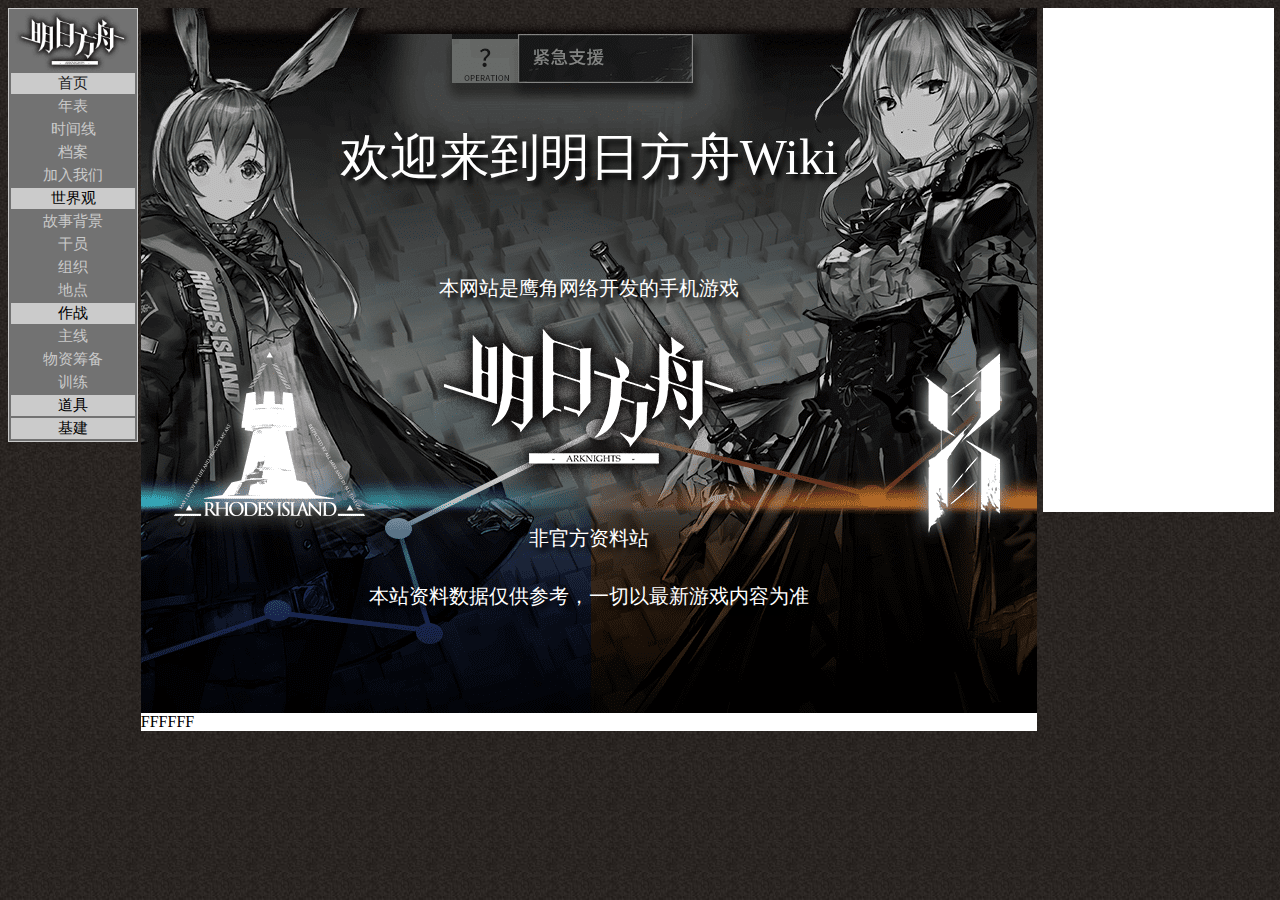
==== zh-hans/index.html @ 9b497f71 "upload zh-Hans index" ====
<!doctype html>
<html>
<head>
<meta charset="utf-8">
<meta property="og:description" content="明日方舟Wiki" />
<meta property="og:description" content="明日方舟维基" />
<meta property="og:description" content="明日方舟百科" />
<meta property="og:description" content="明日方舟攻略站" />
<meta property="og:description" content="Arknights攻略站" />
<link href="../css/zh-hans.min.css" rel="stylesheet" type="text/css" />
<script src="../js/zh-hans.min.js" type="text/javascript"></script>
<script>
</script>
<title>首页-明日方舟Wiki</title>
</head>

<body>
	<div class="navbar">
		<img class="logo" src="../assets/images/logo-game.png">
		<ul>
			<li><a href="index.html">首页</a></li>
			<li class="list"><a ref="年表.html">年表</a></li>
			<li class="list"><a ref="时间线.html">时间线</a></li>
			<li class="list"><a ref="档案.html">档案</a></li>
			<li class="list"><a ref="加入我们.html">加入我们</a></li>
			<li>世界观</li>
			<li class="list"><a ref="故事背景.html">故事背景</a></li>
			<li class="list"><a ref="干员.html">干员</a></li>
			<li class="list"><a ref="组织.html">组织</a></li>
			<li class="list"><a ref="地点.html">地点</a></li>
			<li>作战</li>
			<li class="list"><a ref="主线.html">主线</a></li>
			<li class="list"><a ref="物资筹备.html">物资筹备</a></li>
			<li class="list"><a ref="训练.html">训练</a></li>
			<li><a ref="道具.html">道具</a></li>
			<li><a ref="基建.html">基建</a></li>
		</ul>
	</div>
	<div class="index">
	  <div class="welcome"><br><br>
			欢迎来到明日方舟Wiki<br><br>
			<span>本网站是鹰角网络开发的手机游戏<br><img src="../assets/images/logo-game.png"><br>非官方资料站</span><br>
			<span>本站资料数据仅供参考，一切以最新游戏内容为准</span>
		</div>
		<div class="index-middle">FFFFFF</div>
	</div>
	<div class="index-right">
		<iframe id="weibo" style="width:100%; height:500px;" frameborder="0" scrolling="no" src="http://v.t.sina.com.cn/widget/widget_blog.php?uid=6279793937"></iframe>
	</div>
</body>
</html>
---- css/zh-hans.min.css ----
@charset "utf-8";
body {
	background-image: url(../assets/images/background.jpg);
}
.navbar {
	background-color: #727272;
	position: fixed;
	width: 10%;
	border-style: solid;
	border-color: #CBCBCB;
	border-width: 1px;
}
img.logo {
	vertical-align: middle;
	width: 100%;
}
ul {
	list-style-type: none;
	margin:0; 
	margin-left:auto; 
	margin-right:auto; 
	padding:0; 
	width: 97%;
}
li {
	text-align:center;
	width: 100%;
	background-color: #CBCBCB;
	float: left;
	margin-bottom: 2px;
	padding-top: 1px;
	padding-bottom: 1px;
	font-family: "Microsoft YaHei";
	font-size: 15px;
}
li>a:link {
	text-decoration:none;
	color: #1D1D1D;
}
li>a:visited {
	text-decoration:none;
	color: #1D1D1D;
}
li>a:hover {
	text-decoration:none;
	color: #FFFFFF;
}
li>a:active {
	text-decoration:none;
	color: #1D1D1D;
}
li.list {
	background-color: #727272;
	color: #CACACA;
	font-family: "Microsoft YaHei";
	font-size: 15px;
}
li.list>a:link {
	text-decoration:none;
	color: #CACACA;
}
li.list>a:visited {
	text-decoration:none;
	color: #CACACA;
}
li.list>a:hover {
	text-decoration:none;
	color: #FFFFFF;
}
li.list>a:active {
	text-decoration:none;
	color: #CACACA;
}
.welcome {
	background-image: url(../assets/images/banner.png);
	background-repeat:no-repeat;
	background-position:center;
	height: 705px;
	color: #FFFFFF;
	font-family: "Microsoft YaHei";
	font-size: 50px;
	text-align: center;
	text-shadow: 5px 5px 5px #000000;
}
span {
	font-size: 20px;
}
.index {
	position: absolute;
	left:11%;
	width: 70%;
}
.index-middle {
	background-color: #FFFFFF;
}
.index-right {
	background-color: #FFFFFF;
	position: absolute;
	left:81.5%;
	width:18%
}
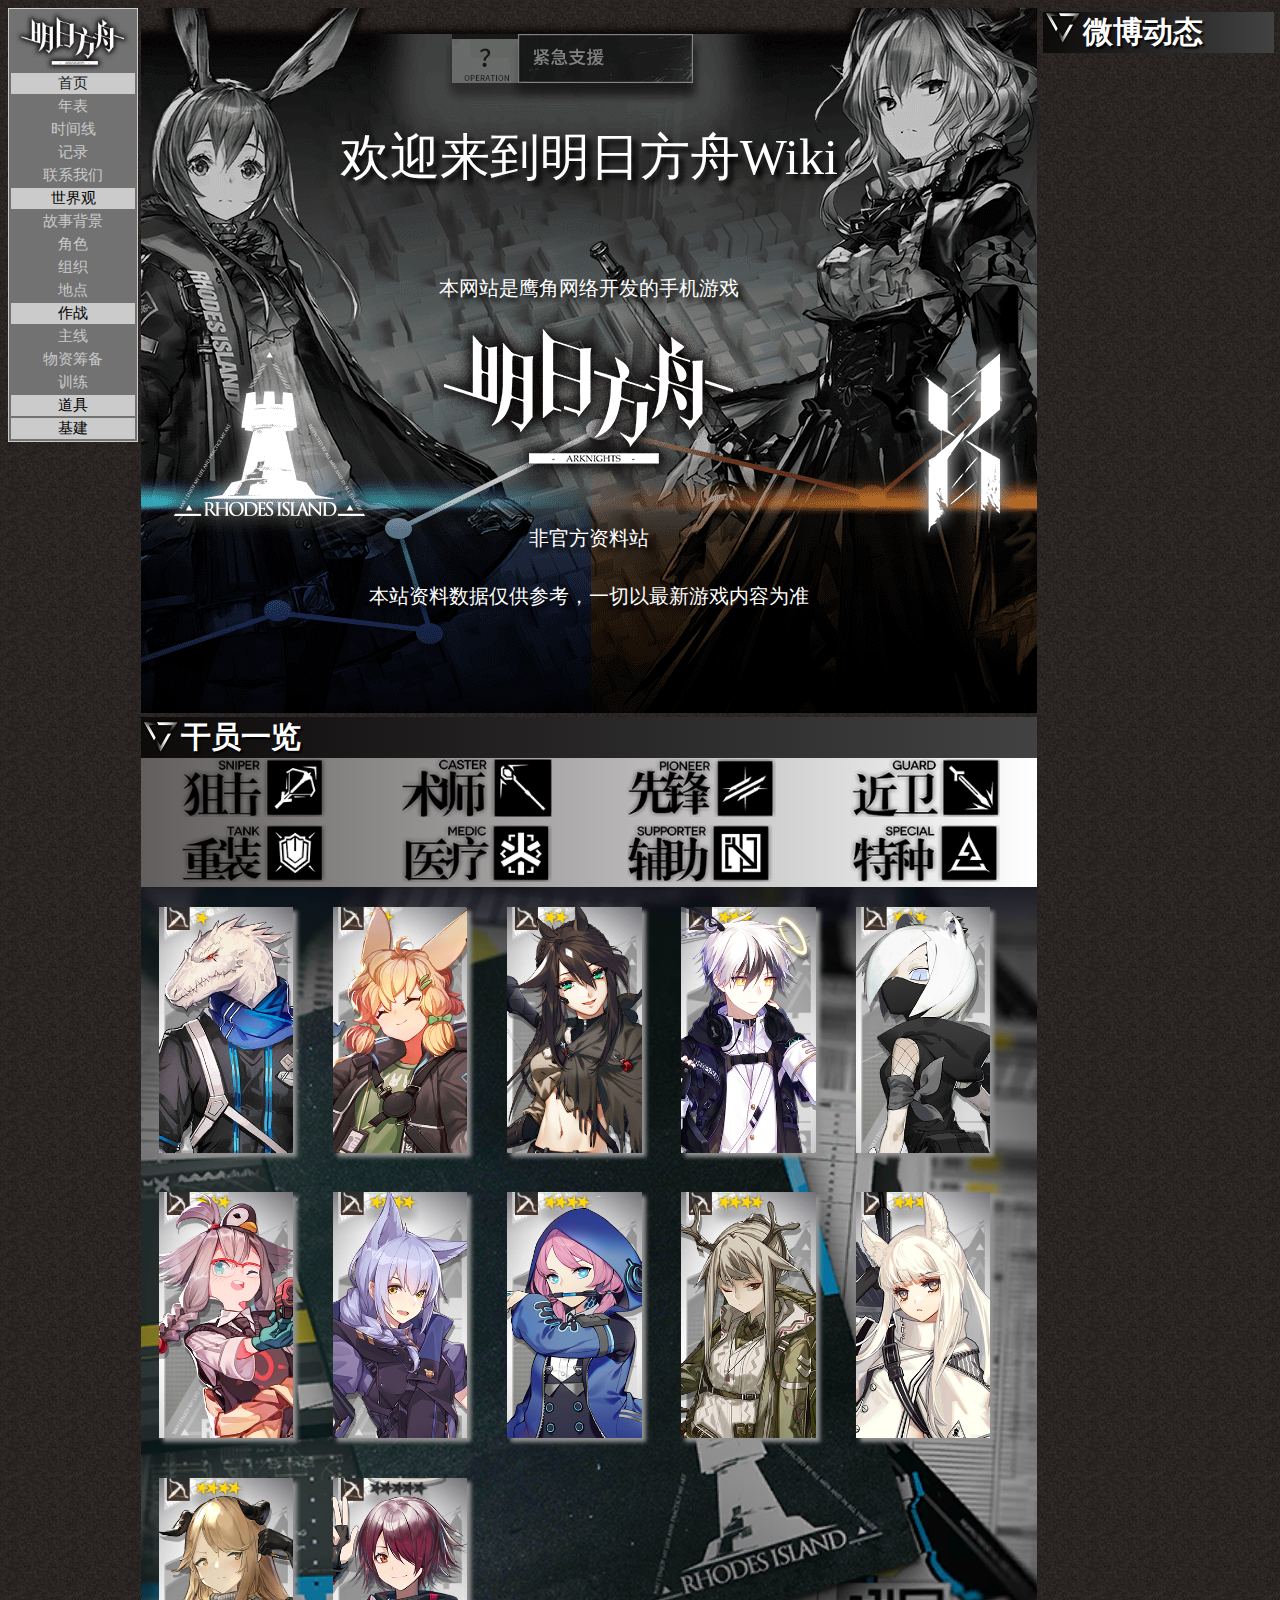
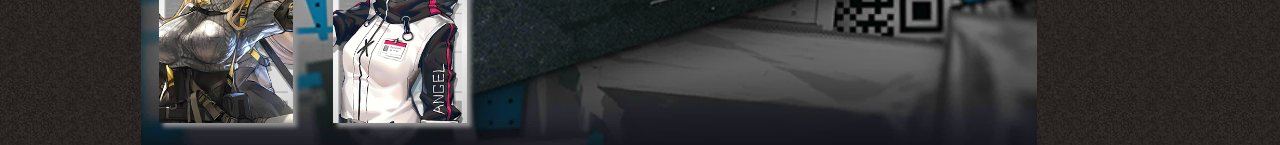
==== commit 88b6ebf3: "update zh-hans index" ====
--- a/zh-hans/index.html
+++ b/zh-hans/index.html
@@ -8,8 +8,27 @@
 <meta property="og:description" content="明日方舟攻略站" />
 <meta property="og:description" content="Arknights攻略站" />
 <link href="../css/zh-hans.min.css" rel="stylesheet" type="text/css" />
-<script src="../js/zh-hans.min.js" type="text/javascript"></script>
+<style type="text/css">
+</style>
+<script src="../js/zh-hans.min.js"></script>
+<script src="../js/jquery-1.4.2.min.js"></script>
 <script>
+window.onload=function(){
+var ocontent=document.getElementById("content");
+var oli=ocontent.getElementsByTagName("li");
+var odiv=ocontent.getElementsByTagName("div");
+ 
+for(var i=0;i<oli.length;i++){
+oli[i].index=i;
+oli[i].onclick=function(){
+for(var n=0;n<oli.length;n++){
+odiv[n].className="hide";
+}
+odiv[this.index].className="";
+ 
+}
+}
+}
 </script>
 <title>首页-明日方舟Wiki</title>
 </head>
@@ -19,32 +38,84 @@
 		<img class="logo" src="../assets/images/logo-game.png">
 		<ul>
 			<li><a href="index.html">首页</a></li>
-			<li class="list"><a ref="年表.html">年表</a></li>
-			<li class="list"><a ref="时间线.html">时间线</a></li>
-			<li class="list"><a ref="档案.html">档案</a></li>
-			<li class="list"><a ref="加入我们.html">加入我们</a></li>
+			<li class="list"><a ref="chronology.html">年表</a></li>
+			<li class="list"><a ref="timeline.html">时间线</a></li>
+			<li class="list"><a ref="record.html">记录</a></li>
+			<li class="list"><a ref="connectus.html">联系我们</a></li>
 			<li>世界观</li>
-			<li class="list"><a ref="故事背景.html">故事背景</a></li>
-			<li class="list"><a ref="干员.html">干员</a></li>
-			<li class="list"><a ref="组织.html">组织</a></li>
-			<li class="list"><a ref="地点.html">地点</a></li>
+			<li class="list"><a ref="story.html">故事背景</a></li>
+			<li class="list"><a ref="characters.html">角色</a></li>
+			<li class="list"><a ref="organizations.html">组织</a></li>
+			<li class="list"><a ref="places.html">地点</a></li>
 			<li>作战</li>
-			<li class="list"><a ref="主线.html">主线</a></li>
-			<li class="list"><a ref="物资筹备.html">物资筹备</a></li>
-			<li class="list"><a ref="训练.html">训练</a></li>
-			<li><a ref="道具.html">道具</a></li>
-			<li><a ref="基建.html">基建</a></li>
+			<li class="list"><a ref="mainstory.html">主线</a></li>
+			<li class="list"><a ref="weekly.html">物资筹备</a></li>
+			<li class="list"><a ref="training.html">训练</a></li>
+			<li><a ref="items.html">道具</a></li>
+			<li><a ref="buildings.html">基建</a></li>
 		</ul>
 	</div>
 	<div class="index">
-	  <div class="welcome"><br><br>
+	   <div class="welcome"><br><br>
 			欢迎来到明日方舟Wiki<br><br>
 			<span>本网站是鹰角网络开发的手机游戏<br><img src="../assets/images/logo-game.png"><br>非官方资料站</span><br>
 			<span>本站资料数据仅供参考，一切以最新游戏内容为准</span>
 		</div>
-		<div class="index-middle">FFFFFF</div>
+		<div class="index-middle">
+			<img class="heading-left" src="../assets/images/heading-left.png">
+			<h1 class="index-heading">干员一览</h1>
+			<div id="content">
+				<ul class="class-box">
+					<li class="class"><img class="class" src="../assets/images/sniper.png"></li>
+					<li class="class"><img class="class" src="../assets/images/caster.png"></li>
+					<li class="class"><img class="class" src="../assets/images/pioneer.png"></li>
+					<li class="class"><img class="class" src="../assets/images/guard.png"></li>
+					<li class="class"><img class="class" src="../assets/images/tank.png"></li>
+					<li class="class"><img class="class" src="../assets/images/medic.png"></li>
+					<li class="class"><img class="class" src="../assets/images/supporter.png"></li>
+					<li class="class"><img class="class" src="../assets/images/special.png"></li>
+				</ul>
+				<div class="">
+					<a href="/"><img class="sniper-1" tittle="巡林者" src="../assets/images/portrait/char_503_rang_1-portrait.png"/></a>
+					<a href="/"><img class="sniper-2" src="../assets/images/portrait/char_124_kroos_1-portrait.png" /></a>
+					<a href="/"><img class="sniper-2" src="../assets/images/portrait/char_126_shotst_1-portrait.png" /></a>
+					<a href="/"><img class="sniper-3" src="../assets/images/portrait/char_211_adnach_1-portrait.png" /></a>
+					<a href="/"><img class="sniper-3" src="../assets/images/portrait/char_118_yuki_1-portrait.png" /></a>
+					<a href="/"><img class="sniper-3" src="../assets/images/portrait/char_133_mm_1-portrait.png" /></a>
+					<a href="/"><img class="sniper-4" src="../assets/images/portrait/char_145_prove_1-portrait.png" /></a>
+					<a href="/"><img class="sniper-4" src="../assets/images/portrait/char_129_bluep_1-portrait.png" /></a>
+					<a href="/"><img class="sniper-4" src="../assets/images/portrait/char_158_milu_1-portrait.png" /></a>
+					<a href="/"><img class="sniper-4" src="../assets/images/portrait/char_204_platnm_1-portrait.png" /></a>
+					<a href="/"><img class="sniper-4" src="../assets/images/portrait/char_219_meteo_1-portrait.png" /></a>
+					<a href="/"><img class="sniper-5" src="../assets/images/portrait/char_103_angel_1-portrait.png" /></a>
+				</div>
+				<div class="hide">
+					badworld
+				</div>
+				<div class="hide">
+					hello world2
+				</div>
+				<div class="hide">
+					hello world3
+				</div>
+				<div class="hide">
+					hello world4
+				</div>
+				<div class="hide">
+					hello world5
+				</div>
+				<div class="hide">
+					hello world6
+				</div>
+				<div class="hide">
+					hello world7
+				</div>
+			</div>
+		</div>
 	</div>
 	<div class="index-right">
+		<img class="heading-left" src="../assets/images/heading-left.png">
+		<h1 class="index-heading">微博动态</h1>
 		<iframe id="weibo" style="width:100%; height:500px;" frameborder="0" scrolling="no" src="http://v.t.sina.com.cn/widget/widget_blog.php?uid=6279793937"></iframe>
 	</div>
 </body>
--- a/css/zh-hans.min.css
+++ b/css/zh-hans.min.css
@@ -74,7 +74,8 @@
 .welcome {
 	background-image: url(../assets/images/banner.png);
 	background-repeat:no-repeat;
-	background-position:center;
+	background-position:top;
+	background-size: cover;
 	height: 705px;
 	color: #FFFFFF;
 	font-family: "Microsoft YaHei";
@@ -94,8 +95,105 @@
 	background-color: #FFFFFF;
 }
 .index-right {
-	background-color: #FFFFFF;
+	background-color: rgba(0,0,0,0);
 	position: absolute;
 	left:81.5%;
 	width:18%
+}
+.heading-left {
+	position: absolute;
+	width: 40px;
+}
+.index-heading {
+	margin: 4px 0 0 0;
+	padding-left: 40px;
+	background: -webkit-linear-gradient(left, #0D0A0A , #424242); 
+	background: -o-linear-gradient(right, #0D0A0A , #424242);
+	background: -moz-linear-gradient(right, #0D0A0A , #424242);
+	background: linear-gradient(to right, #0D0A0A , #424242);
+	color: #FFFFFF;
+	font-family: "Microsoft YaHei";
+	font-size: 30px;
+	text-shadow: 2px 2px 2px #000000;
+}
+.class-box {
+	background: -webkit-linear-gradient(left, #625E5E, #FFFFFF); 
+	background: -o-linear-gradient(right, #625E5E, #FFFFFF);
+	background: -moz-linear-gradient(right, #625E5E, #FFFFFF);
+	background: linear-gradient(to right, #625E5E, #FFFFFF);
+	height: 129px;
+	width: 100%;
+}
+#content ul li {
+	cursor:pointer;
+}
+.hide {
+	display:none;
+}
+li.class {
+	width: 25%;
+	background: rgba(0,0,0,0);
+	display:inline;
+}
+img.class {
+	width: 150px;
+}
+#content div {
+	background-image: url(../assets/images/library-background.png);
+	width: 100%;
+	background-repeat:no-repeat;
+	background-position: center;
+	background-size: cover;
+}
+ul.piclist-mainlist {
+	background: -webkit-linear-gradient(left, #625E5E, #FFFFFF); 
+	background: -o-linear-gradient(right, #625E5E, #FFFFFF);
+	background: -moz-linear-gradient(right, #625E5E, #FFFFFF);
+	background: linear-gradient(to right, #625E5E, #FFFFFF);	
+}
+.sniper-1 {
+	background-image: url(../assets/images/library_background-sniper-1.png);
+	background-repeat:no-repeat;
+	background-position:top;
+	background-size: 100%;
+	width: 15%;
+	margin: 2%;
+	box-shadow: 4px 4px 4px #939393;
+}
+.sniper-2 {
+	background-image: url(../assets/images/library_background-sniper-2.png);
+	background-repeat:no-repeat;
+	background-position:top;
+	background-size: 100%;
+	width: 15%;
+	margin: 2%;
+	box-shadow: 4px 4px 4px #939393;
+}
+.sniper-3 {
+	background-image: url(../assets/images/library_background-sniper-3.png);
+	background-repeat:no-repeat;
+	background-position:top;
+	background-size: 100%;
+	width: 15%;
+	margin: 2%;
+	box-shadow: 4px 4px 4px #939393;
+}
+.sniper-4 {
+	background-image: url(../assets/images/library_background-sniper-4.png);
+	background-repeat:no-repeat;
+	background-position:top;
+	background-size: 100%;
+	width: 15%;
+	margin: 2%;
+	box-shadow: 4px 4px 4px #939393;
+}
+.sniper-5 {
+	background-image: url(../assets/images/library_background-sniper-5.png);
+	background-repeat:no-repeat;
+	background-position:top;
+	background-size: 100%;
+	width: 15%;
+	margin: 2%;
+	box-shadow: 4px 4px 4px #939393;
+
 }